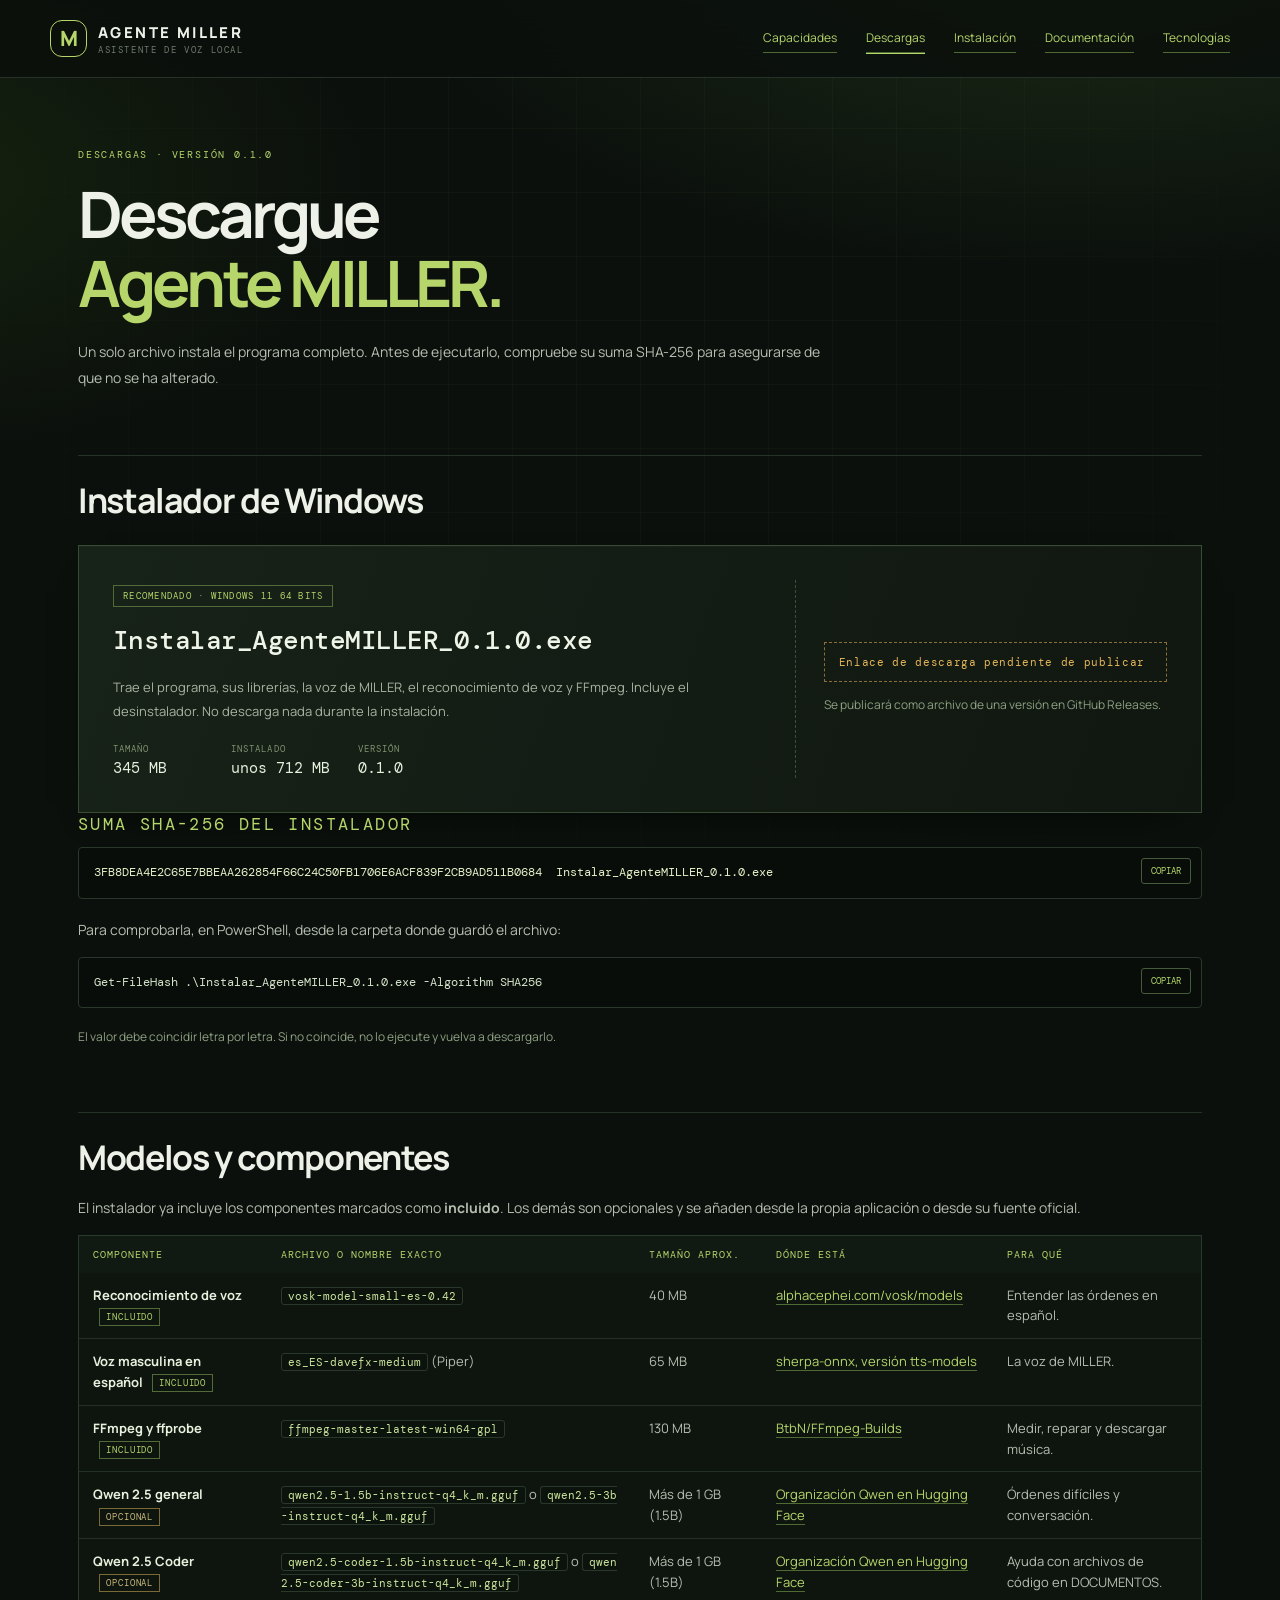
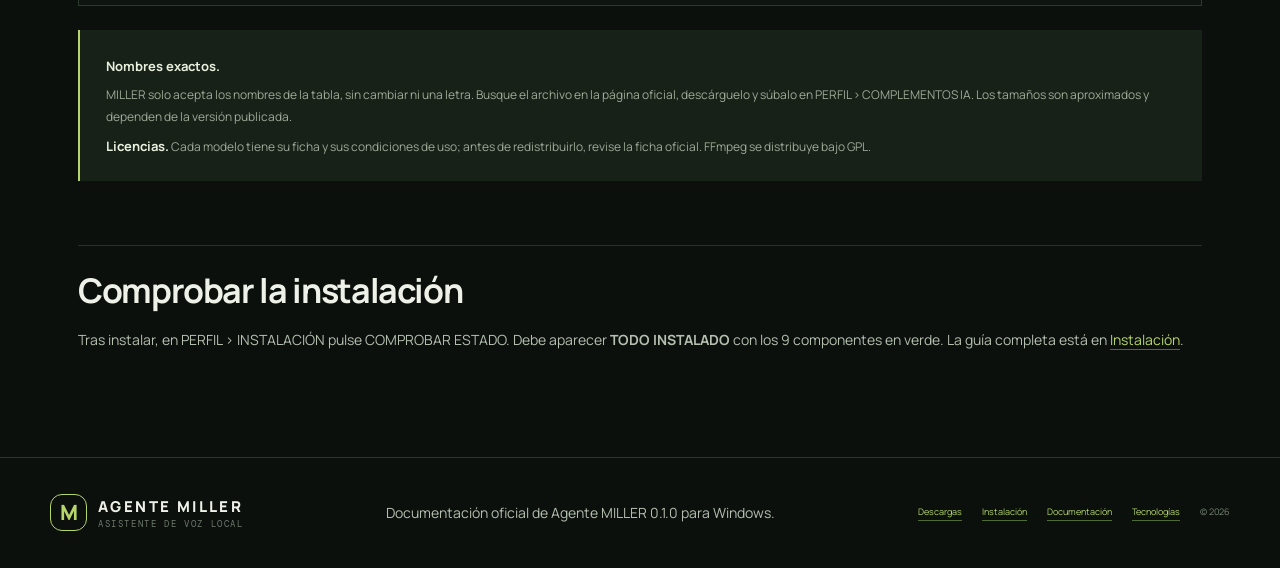
==== descargas.html @ 57d03cd7 "Web oficial de Agente MILLER 0.1.0" ====
<!doctype html>
<html lang="es">
<head>
  <meta charset="utf-8">
  <meta name="viewport" content="width=device-width, initial-scale=1">
  <meta name="theme-color" content="#0b100c">
  <meta name="description" content="Descargas oficiales de Agente MILLER 0.1.0: instalador de Windows, sumas de comprobación y modelos con sus fuentes oficiales.">
  <title>Descargas · Agente MILLER</title>
  <link rel="icon" href="assets/favicon.svg" type="image/svg+xml">
  <link rel="preconnect" href="https://fonts.googleapis.com">
  <link rel="preconnect" href="https://fonts.gstatic.com" crossorigin>
  <link href="https://fonts.googleapis.com/css2?family=DM+Mono:wght@400;500&family=Manrope:wght@400;500;600;700;800&display=swap" rel="stylesheet">
  <link rel="stylesheet" href="styles.css">
</head>
<body class="pagina">
<header class="topbar">
  <a class="brand" href="index.html" aria-label="Agente MILLER, inicio"><span class="brand-mark">M</span><span>AGENTE MILLER<span class="brand-sub">ASISTENTE DE VOZ LOCAL</span></span></a>
  <button class="menu-toggle" aria-label="Abrir menú" aria-expanded="false">☰</button>
  <nav class="nav">
    <a href="index.html#capacidades">Capacidades</a>
    <a href="descargas.html" aria-current="page">Descargas</a>
    <a href="instalacion.html">Instalación</a>
    <a href="documentacion.html">Documentación</a>
    <a href="tecnologias.html">Tecnologías</a>
  </nav>
</header>

<main class="section pagina-contenido">
  <div class="section-kicker">DESCARGAS · VERSIÓN 0.1.0</div>
  <h1 class="titulo-pagina">Descargue<br><em>Agente MILLER.</em></h1>
  <p class="lead">Un solo archivo instala el programa completo. Antes de ejecutarlo, compruebe su suma SHA-256 para asegurarse de que no se ha alterado.</p>

  <h2 id="instalador">Instalador de Windows</h2>
  <div class="archivo-card">
    <div class="archivo-info">
      <span class="etiqueta-archivo">RECOMENDADO · WINDOWS 11 64 BITS</span>
      <h3>Instalar_AgenteMILLER_0.1.0.exe</h3>
      <p>Trae el programa, sus librerías, la voz de MILLER, el reconocimiento de voz y FFmpeg. Incluye el desinstalador. No descarga nada durante la instalación.</p>
      <dl class="datos-archivo">
        <div><dt>Tamaño</dt><dd>345 MB</dd></div>
        <div><dt>Instalado</dt><dd>unos 712 MB</dd></div>
        <div><dt>Versión</dt><dd>0.1.0</dd></div>
      </dl>
    </div>
    <div class="archivo-accion">
      <span class="proximamente">Enlace de descarga pendiente de publicar</span>
      <p class="nota">Se publicará como archivo de una versión en GitHub Releases.</p>
    </div>
  </div>

  <h3 class="subtitulo">Suma SHA-256 del instalador</h3>
  <pre class="bloque hash"><code>3FB8DEA4E2C65E7BBEAA262854F66C24C50FB1706E6ACF839F2CB9AD511B0684  Instalar_AgenteMILLER_0.1.0.exe</code><button class="copy" data-copy="3FB8DEA4E2C65E7BBEAA262854F66C24C50FB1706E6ACF839F2CB9AD511B0684" aria-label="Copiar suma">COPIAR</button></pre>
  <p>Para comprobarla, en PowerShell, desde la carpeta donde guardó el archivo:</p>
  <pre class="bloque"><code>Get-FileHash .\Instalar_AgenteMILLER_0.1.0.exe -Algorithm SHA256</code><button class="copy" data-copy="Get-FileHash .\Instalar_AgenteMILLER_0.1.0.exe -Algorithm SHA256" aria-label="Copiar comando">COPIAR</button></pre>
  <p class="nota">El valor debe coincidir letra por letra. Si no coincide, no lo ejecute y vuelva a descargarlo.</p>

  <h2 id="modelos">Modelos y componentes</h2>
  <p>El instalador ya incluye los componentes marcados como <b>incluido</b>. Los demás son opcionales y se añaden desde la propia aplicación o desde su fuente oficial.</p>
  <div class="tabla-wrap"><table class="tabla tabla-modelos">
    <thead><tr><th>Componente</th><th>Archivo o nombre exacto</th><th>Tamaño aprox.</th><th>Dónde está</th><th>Para qué</th></tr></thead>
    <tbody>
      <tr><td><b>Reconocimiento de voz</b> <span class="chip">incluido</span></td><td><code>vosk-model-small-es-0.42</code></td><td>40 MB</td><td><a href="https://alphacephei.com/vosk/models">alphacephei.com/vosk/models</a></td><td>Entender las órdenes en español.</td></tr>
      <tr><td><b>Voz masculina en español</b> <span class="chip">incluido</span></td><td><code>es_ES-davefx-medium</code> (Piper)</td><td>65 MB</td><td><a href="https://github.com/k2-fsa/sherpa-onnx/releases">sherpa-onnx, versión tts-models</a></td><td>La voz de MILLER.</td></tr>
      <tr><td><b>FFmpeg y ffprobe</b> <span class="chip">incluido</span></td><td><code>ffmpeg-master-latest-win64-gpl</code></td><td>130 MB</td><td><a href="https://github.com/BtbN/FFmpeg-Builds/releases">BtbN/FFmpeg-Builds</a></td><td>Medir, reparar y descargar música.</td></tr>
      <tr><td><b>Qwen 2.5 general</b> <span class="chip chip-opcional">opcional</span></td><td><code>qwen2.5-1.5b-instruct-q4_k_m.gguf</code> o <code>qwen2.5-3b-instruct-q4_k_m.gguf</code></td><td>Más de 1 GB (1.5B)</td><td><a href="https://huggingface.co/Qwen">Organización Qwen en Hugging Face</a></td><td>Órdenes difíciles y conversación.</td></tr>
      <tr><td><b>Qwen 2.5 Coder</b> <span class="chip chip-opcional">opcional</span></td><td><code>qwen2.5-coder-1.5b-instruct-q4_k_m.gguf</code> o <code>qwen2.5-coder-3b-instruct-q4_k_m.gguf</code></td><td>Más de 1 GB (1.5B)</td><td><a href="https://huggingface.co/Qwen">Organización Qwen en Hugging Face</a></td><td>Ayuda con archivos de código en DOCUMENTOS.</td></tr>
    </tbody>
  </table></div>
  <div class="aviso-callout">
    <b>Nombres exactos.</b>
    <p>MILLER solo acepta los nombres de la tabla, sin cambiar ni una letra. Busque el archivo en la página oficial, descárguelo y súbalo en PERFIL › COMPLEMENTOS IA. Los tamaños son aproximados y dependen de la versión publicada.</p>
    <p><b>Licencias.</b> Cada modelo tiene su ficha y sus condiciones de uso; antes de redistribuirlo, revise la ficha oficial. FFmpeg se distribuye bajo GPL.</p>
  </div>

  <h2 id="comprobar">Comprobar la instalación</h2>
  <p>Tras instalar, en PERFIL › INSTALACIÓN pulse COMPROBAR ESTADO. Debe aparecer <b>TODO INSTALADO</b> con los 9 componentes en verde. La guía completa está en <a href="instalacion.html">Instalación</a>.</p>
</main>

<footer class="footer">
  <a class="brand" href="index.html"><span class="brand-mark">M</span><span>AGENTE MILLER<span class="brand-sub">ASISTENTE DE VOZ LOCAL</span></span></a>
  <p>Documentación oficial de Agente MILLER 0.1.0 para Windows.</p>
  <div><a href="descargas.html">Descargas</a><a href="instalacion.html">Instalación</a><a href="documentacion.html">Documentación</a><a href="tecnologias.html">Tecnologías</a><span>© <span id="year"></span></span></div>
</footer>
<div class="toast" id="toast" role="status" aria-live="polite">Copiado al portapapeles</div>
<script src="script.js"></script>
</body>
</html>
---- styles.css ----
@import url('https://fonts.googleapis.com/css2?family=DM+Mono:wght@400;500&family=Manrope:wght@400;500;600;700;800&display=swap');
:root{--bg:#0b100c;--panel:#111a12;--panel2:#151f16;--line:#28352a;--green:#b6d66b;--green2:#8eae48;--text:#edf1e8;--muted:#a2ad9c;--dim:#6f7b6d;--mono:'DM Mono',monospace;--sans:'Manrope',sans-serif;--max:1180px}
*{box-sizing:border-box}html{scroll-behavior:smooth;scroll-padding-top:90px}body{margin:0;background:var(--bg);color:var(--text);font-family:var(--sans);line-height:1.65}a{color:inherit;text-decoration:none}button,input{font:inherit}.section{max-width:var(--max);margin:auto;padding:112px 28px}.topbar{height:78px;position:sticky;top:0;z-index:20;background:#0b100ceF;backdrop-filter:blur(18px);border-bottom:1px solid #263127;display:flex;align-items:center;justify-content:space-between;padding:0 max(28px,calc((100vw - var(--max))/2))}.brand{display:flex;align-items:center;gap:11px;font-size:15px;font-weight:800;letter-spacing:.16em}.brand-mark{width:37px;height:37px;border:1px solid var(--green);border-radius:12px;display:grid;place-items:center;color:var(--green);font-size:21px;letter-spacing:0}.brand-sub{display:block;color:var(--dim);font:9px var(--mono);letter-spacing:.18em;margin-top:-2px}.nav{display:flex;align-items:center;gap:29px;font-size:12px;color:#c3ccbd}.nav a:hover,.footer a:hover{color:var(--green)}.nav-cta{border:1px solid #526a37;border-radius:5px;padding:9px 15px;color:var(--green)!important}.nav-cta span{margin-left:10px}.menu-toggle{display:none;background:none;border:0;color:var(--green);font-size:23px}.hero{min-height:660px;display:grid;grid-template-columns:1fr 1fr;align-items:center;gap:40px;padding-top:90px;padding-bottom:80px}.eyebrow,.section-kicker,.card-index,.aside-label,.folder-head,.hero-meta,.visual-caption,.plan-label,.command-cat{font:10px var(--mono);letter-spacing:.14em;color:var(--green)}.eyebrow{display:flex;align-items:center;gap:10px}.pulse,.status-dot{width:7px;height:7px;background:var(--green);border-radius:50%;box-shadow:0 0 14px var(--green);display:inline-block}.hero h1{font-size:clamp(54px,7vw,88px);line-height:1.02;letter-spacing:-.075em;margin:28px 0}.hero h1 em,.section h2 em,.closing h2 em{font-style:normal;color:var(--green)}.hero-lead{max-width:520px;color:#b2bcb0;font-size:16px;line-height:1.9}.hero-actions{display:flex;gap:12px;margin-top:34px}.btn{display:inline-flex;align-items:center;gap:22px;padding:13px 19px;border-radius:4px;font-size:12px;font-weight:800;letter-spacing:.02em;transition:.2s}.btn-primary{background:var(--green);color:#10170d}.btn-primary:hover{background:#c7e984;transform:translateY(-2px)}.btn-ghost{border:1px solid #39483a;color:#d9e1d5}.btn-ghost:hover{border-color:var(--green);color:var(--green)}.hero-meta{display:flex;flex-wrap:wrap;gap:20px;margin-top:55px;color:#697768;font-size:9px}.hero-meta b{display:block;color:#c7d0c3;font-weight:500;margin-top:5px}.hero-visual{height:450px;position:relative;display:grid;place-items:center;overflow:hidden}.hero-visual:before{content:"";position:absolute;width:360px;height:360px;border-radius:50%;background:#7da93a12;filter:blur(50px)}.orbit{position:absolute;border:1px solid #78934a45;border-radius:50%;transform:rotate(-25deg)}.orbit-a{width:350px;height:190px}.orbit-b{width:410px;height:270px;transform:rotate(52deg)}.orbit-c{width:310px;height:310px;border-style:dashed;opacity:.7}.core{width:160px;height:160px;border-radius:50%;background:radial-gradient(circle at 45% 40%,#354e26,#111a11 70%);border:1px solid #91b44d;box-shadow:0 0 50px #9fc95626,inset 0 0 35px #a8d65a1c;display:flex;flex-direction:column;align-items:center;justify-content:center;z-index:2;position:relative}.core-ring{position:absolute;inset:10px;border:1px solid #a9d35d66;border-radius:50%;animation:spin 20s linear infinite}.core strong{font-size:55px;color:var(--green);line-height:1}.core span{font-size:10px;letter-spacing:.2em;font-weight:800}.core small{font:8px var(--mono);color:#8fa47b;margin-top:6px}.node{position:absolute;z-index:3;background:#111a12;border:1px solid #3a4a32;border-radius:5px;padding:8px 12px;font:10px var(--mono);letter-spacing:.08em;color:#dce6d5}.node i{display:inline-block;width:6px;height:6px;border-radius:50%;background:var(--green);margin-right:6px}.node small{display:block;color:#809078;font:9px var(--sans);letter-spacing:0;margin-left:13px}.node-one{left:4%;bottom:100px}.node-two{right:2%;top:83px}.node-three{right:3%;bottom:70px}.visual-caption{position:absolute;bottom:5px;color:#60705b;font-size:8px}.ticker{border-block:1px solid #253126;display:flex;justify-content:center;align-items:center;gap:35px;padding:18px 10px;color:#9aa694;font:9px var(--mono);letter-spacing:.15em;flex-wrap:wrap}.ticker b{color:var(--green);font-size:14px}.intro{padding-top:120px;padding-bottom:120px}.intro-grid,.section-heading{display:grid;grid-template-columns:1fr 1fr;gap:50px;align-items:end}.section h2,.closing h2{font-size:clamp(38px,5vw,59px);line-height:1.1;letter-spacing:-.06em;margin:18px 0 0}.intro-grid p,.section-heading p{color:var(--muted);font-size:14px;line-height:1.9;max-width:510px}.muted{color:#788575!important}.principle{margin-top:55px;border:1px solid #31402e;background:linear-gradient(100deg,#111a12,#0e150f);padding:25px 30px;display:flex;gap:30px;align-items:center;flex-wrap:wrap}.principle span{font:9px var(--mono);color:#82917b;letter-spacing:.12em;margin-right:auto}.principle strong{font:12px var(--mono);color:var(--green);letter-spacing:.08em}.feature-section,.command-section,.security-section{background:#0e140f;max-width:none;padding-left:max(28px,calc((100vw - var(--max))/2));padding-right:max(28px,calc((100vw - var(--max))/2))}.section-heading{margin:18px 0 46px}.section-heading p{margin:0}.feature-grid{display:grid;grid-template-columns:repeat(3,1fr);gap:14px}.feature-card{min-height:260px;padding:25px;border:1px solid #29372a;background:linear-gradient(145deg,#141e15,#101710);transition:.25s}.feature-card:hover{transform:translateY(-4px);border-color:#6e8b43}.feature-icon{font-size:25px;color:var(--green);margin-bottom:22px}.card-index{display:block;font-size:9px;color:#7f9270}.feature-card h3{font-size:19px;margin:10px 0}.feature-card p{font-size:12px;color:#9da99a;line-height:1.85}.tags{display:flex;gap:6px;flex-wrap:wrap;margin-top:19px}.tags span{font:9px var(--mono);color:#a5b49a;border:1px solid #344333;padding:4px 7px}.install-layout{display:grid;grid-template-columns:1.55fr .8fr;gap:45px}.install-steps{border-top:1px solid var(--line)}.step{display:grid;grid-template-columns:55px 1fr;gap:14px;padding:24px 0;border-bottom:1px solid var(--line)}.step-num{font:12px var(--mono);color:var(--green);padding-top:3px}.step h3{font-size:16px;margin:0 0 5px}.step p{font-size:12px;color:var(--muted);margin:5px 0 10px}.step a,.text-link{font-size:11px;color:var(--green)}code{font-family:var(--mono);font-size:.92em;color:#cde69c}pre{position:relative;background:#080d09;border:1px solid #2a382b;padding:14px 90px 14px 15px;overflow:auto;margin:12px 0;border-radius:4px}pre code{font-size:11px;color:#d4e3ca}.copy{border:1px solid #465a3c;color:var(--green);background:transparent;font:9px var(--mono);padding:6px 9px;cursor:pointer;border-radius:3px}.copy:hover{background:#23321d}.step pre .copy{position:absolute;right:10px;top:10px}.install-aside{align-self:start;background:#121b13;border:1px solid #354431;padding:24px;position:sticky;top:100px}.aside-label{margin-bottom:20px}.requirement{display:flex;justify-content:space-between;gap:10px;padding:12px 0;border-bottom:1px solid #293529;font-size:11px}.requirement span{color:#8d9b88}.requirement b{font:10px var(--mono);color:#d9e5d0;text-align:right}.install-aside hr{border:0;border-top:1px solid #33412f;margin:20px 0}.aside-warning,.small-note{font-size:10px;color:#879582;line-height:1.8}.text-link{display:inline-block;margin-top:10px}.installer-note{display:flex;gap:15px;align-items:flex-start;background:#182318;border:1px solid #344631;padding:18px 22px;margin-top:35px}.installer-note .status-dot{margin-top:8px;flex-shrink:0}.installer-note b{font-size:12px}.installer-note p{margin:4px 0 0;color:#9eac99;font-size:11px}.command-toolbar{display:flex;justify-content:space-between;gap:15px;align-items:center;flex-wrap:wrap;margin-bottom:17px}.command-tabs{display:flex;gap:6px;flex-wrap:wrap}.tab{border:1px solid #354333;background:transparent;color:#9eaa98;padding:8px 12px;font:10px var(--mono);cursor:pointer}.tab.active,.tab:hover{color:#11180e;background:var(--green);border-color:var(--green)}#commandSearch{background:#121a13;border:1px solid #354333;padding:10px 13px;color:var(--text);font-size:11px;min-width:220px;border-radius:3px}.command-list{border-top:1px solid #354333}.command-row{display:grid;grid-template-columns:150px 1fr 75px;align-items:center;gap:15px;padding:17px 10px;border-bottom:1px solid #263227}.command-row>div{display:flex;flex-direction:column}.command-row b{font-size:12px}.command-row small{color:#859282;font-size:10px}.command-cat{font-size:9px;color:#93aa72}.command-footnote{font-size:10px;color:#7f8b7b;margin-top:18px}.plans-grid{display:grid;grid-template-columns:repeat(3,1fr);gap:14px}.plan{border:1px solid #303d30;background:#111911;padding:26px;display:flex;flex-direction:column}.plan-highlight{border-color:#91b64f;background:linear-gradient(160deg,#1a2816,#111911)}.plan-label{font-size:9px}.plan h3{font-size:30px;margin:8px 0}.plan p{font-size:11px;color:#9eaa98;min-height:55px}.plan ul{padding-left:17px;color:#c1cdb9;font-size:11px;line-height:2.2;flex:1}.plan li::marker{color:var(--green)}.plan-space{border-top:1px solid #344132;padding-top:16px;display:grid;gap:3px}.plan-space span,.plan-space small{font-size:9px;color:#879582}.plan-space b{font:17px var(--mono);color:var(--green)}.architecture-section{padding-bottom:100px}.flow{display:flex;align-items:center;justify-content:center;gap:10px;flex-wrap:wrap;margin:45px 0}.flow-box{width:145px;min-height:100px;background:#121b13;border:1px solid #344332;padding:13px;display:flex;flex-direction:column;justify-content:center}.flow-box span{font:9px var(--mono);color:var(--green)}.flow-box b{font:10px var(--mono);margin:5px 0}.flow-box small{font-size:9px;color:#82907d}.flow>i{font-style:normal;color:var(--green);font-size:18px}.flow-accent{border-color:#91b64f;background:#1a2816}.flow-down{display:none}.folder-panel{border:1px solid #2c392c;background:#0e150f}.folder-head{display:flex;justify-content:space-between;padding:14px 20px;border-bottom:1px solid #2c392c;font-size:9px}.folder-head span:last-child{color:#75836e}.folder-tree{padding:20px 25px;font:11px/2.4 var(--mono);color:#cbd7c5}.folder-tree small{font:10px var(--sans);color:#7e8d78;margin-left:12px}.indent{padding-left:22px}.exe-section{padding-top:30px}.exe-card{background:linear-gradient(110deg,#172218,#101710);border:1px solid #3a4b34;padding:40px;display:grid;grid-template-columns:1fr .9fr;gap:45px;align-items:center}.exe-card h2{font-size:40px;margin:14px 0}.exe-card p{font-size:12px;color:#a8b4a2;line-height:1.9}.exe-terminal{background:#080d09;border:1px solid #354431;border-radius:5px;overflow:hidden}.terminal-bar{height:38px;background:#172117;border-bottom:1px solid #344431;display:flex;align-items:center;gap:6px;padding:0 12px}.terminal-bar i{width:7px;height:7px;background:#667c4c;border-radius:50%}.terminal-bar span{font:8px var(--mono);color:#82947a;margin-left:auto}.exe-terminal pre{border:0;margin:0;padding:24px 18px}.exe-terminal pre code{font-size:10px;line-height:2}.terminal-status{display:block;padding:0 18px 15px;color:var(--green);font:8px var(--mono)}.security-section{background:#0e140f}.security-grid{display:grid;grid-template-columns:repeat(4,1fr);gap:12px}.security-grid>div{border-top:1px solid #536b3c;padding:17px 12px 10px 0}.security-grid span{font:10px var(--mono);color:var(--green)}.security-grid h3{font-size:15px;margin:12px 0 7px}.security-grid p{font-size:11px;color:#9ca999;line-height:1.85}.privacy-callout{margin-top:30px;padding:20px 23px;background:#182118;border-left:2px solid var(--green)}.privacy-callout b{font-size:12px}.privacy-callout p{font-size:11px;color:#9eaa98;margin:5px 0 0}.faq-list{max-width:850px;border-top:1px solid #344132}.faq-list details{border-bottom:1px solid #344132;padding:18px 3px}.faq-list summary{cursor:pointer;list-style:none;font-size:13px;font-weight:700;display:flex;justify-content:space-between}.faq-list summary:after{content:"+";color:var(--green);font-size:19px}.faq-list details[open] summary:after{content:"−"}.faq-list details p{font-size:11px;color:#9eaa98;max-width:700px}.closing{text-align:center;padding:90px 20px 110px;border-top:1px solid #293629;background:radial-gradient(ellipse at center,#172416 0%,#0b100c 65%)}.closing-orb{margin:0 auto 25px;width:66px;height:66px;border:1px solid #8eae48;border-radius:50%;display:grid;place-items:center;color:var(--green);font-size:29px;box-shadow:0 0 30px #a7d45b2b}.closing h2{margin:18px 0 28px}.footer{border-top:1px solid #293629;padding:28px max(28px,calc((100vw - var(--max))/2));display:flex;align-items:center;justify-content:space-between;gap:20px}.footer p,.footer>div{font-size:9px;color:#788574}.footer>div{display:flex;gap:20px}.toast{position:fixed;bottom:25px;left:50%;transform:translate(-50%,20px);background:#d2e8a4;color:#11190c;padding:10px 17px;border-radius:4px;font-size:11px;font-weight:800;opacity:0;pointer-events:none;transition:.25s;z-index:40}.toast.show{opacity:1;transform:translate(-50%,0)}@keyframes spin{to{transform:rotate(360deg)}}
@media(max-width:850px){.nav{gap:14px}.nav a{font-size:10px}.hero{grid-template-columns:1fr;gap:10px}.hero-visual{height:370px}.hero-copy{padding-top:20px}.intro-grid,.section-heading{grid-template-columns:1fr;gap:10px}.feature-grid{grid-template-columns:repeat(2,1fr)}.install-layout{grid-template-columns:1fr}.install-aside{position:static}.plans-grid{grid-template-columns:1fr}.plan p{min-height:0}.security-grid{grid-template-columns:repeat(2,1fr)}.exe-card{grid-template-columns:1fr}.flow{gap:7px}.flow-box{width:125px}}
@media(max-width:620px){.topbar{height:66px;padding:0 20px}.menu-toggle{display:block}.nav{display:none;position:absolute;top:65px;left:0;right:0;background:#0e150f;border-bottom:1px solid #354431;padding:18px 22px;flex-direction:column;align-items:stretch}.nav.open{display:flex}.nav a{font-size:12px;padding:6px}.section{padding:78px 20px}.hero{padding-top:55px}.hero h1{font-size:58px}.hero-lead{font-size:14px}.hero-meta{gap:12px}.hero-visual{height:320px;transform:scale(.92)}.ticker{gap:13px;font-size:8px}.principle{gap:12px}.principle span{width:100%}.feature-section,.command-section,.security-section{padding-left:20px;padding-right:20px}.feature-grid{grid-template-columns:1fr}.feature-card{min-height:0}.command-row{grid-template-columns:1fr auto;gap:6px}.command-cat{grid-column:1/-1}.command-row>div{grid-column:1}.command-row>.copy{grid-column:2;grid-row:2}.command-toolbar{align-items:stretch}.command-tabs{width:100%}#commandSearch{width:100%}.security-grid{grid-template-columns:1fr}.exe-card{padding:24px}.exe-card h2{font-size:34px}.flow{flex-direction:column}.flow>i{transform:rotate(90deg)}.flow-box{width:min(100%,260px);min-height:75px}.folder-tree{font-size:9px;padding:15px 10px}.folder-tree small{display:block;margin-left:20px}.footer{padding:25px 20px;flex-wrap:wrap}.footer p{width:100%;order:3}.footer>div{margin-left:auto}.section-heading{margin-bottom:30px}}

/* ===== Páginas interiores (instalación, documentación, tecnologías) ===== */
body.pagina .pagina-contenido{padding-top:70px;padding-bottom:90px}
.titulo-pagina{font-size:clamp(40px,5.2vw,64px);line-height:1.08;letter-spacing:-.06em;margin:18px 0 22px}
.titulo-pagina em{font-style:normal;color:var(--green)}
.lead{max-width:760px;color:#b2bcb0;font-size:16px;line-height:1.85;margin:0 0 34px}
.pagina h2{font-size:clamp(26px,3vw,34px);letter-spacing:-.04em;margin:64px 0 18px;padding-top:26px;border-top:1px solid #263127;scroll-margin-top:95px}
.pagina h3{font-size:17px;margin:0 0 6px}
.pagina p,.pagina li{font-size:14px;color:#b5bfb0;line-height:1.85}
.pagina ul{padding-left:20px}
.pagina ul li{margin:6px 0}
.pagina code{background:#0c130d;border:1px solid #2a382b;border-radius:3px;padding:1px 6px;font-size:12px}
.pagina a:not(.btn):not(.brand):not(.copy):not(.nav-cta):not(.link-card){color:var(--green);border-bottom:1px solid #4f6a33}
.pagina a:hover{color:#d4ef93}
.etiqueta{display:inline-block;font:9px var(--mono);letter-spacing:.14em;color:var(--green);border:1px solid #526a37;padding:4px 8px;margin-left:10px;vertical-align:middle;text-transform:uppercase}
.indice-rapido{display:flex;flex-wrap:wrap;gap:10px;margin:0 0 10px}
.indice-rapido a{border:1px solid #354333;padding:8px 12px;font:10px var(--mono);letter-spacing:.06em;color:#c8d3c2;border-bottom:1px solid #354333}
.indice-rapido a:hover{border-color:var(--green);color:var(--green)}
.tabla-wrap{overflow-x:auto;border:1px solid #2c3a2d;background:#0e150f;margin:14px 0 22px}
.tabla{width:100%;border-collapse:collapse;font-size:13px}
.tabla th,.tabla td{text-align:left;padding:12px 14px;border-bottom:1px solid #243026;vertical-align:top;line-height:1.6}
.tabla th{font:10px var(--mono);letter-spacing:.1em;color:var(--green);background:#111a12;text-transform:uppercase;white-space:nowrap}
.tabla tbody th{color:#c7d6bd;background:#111a12;width:170px;font:12px var(--sans);letter-spacing:0;text-transform:none}
.tabla td{color:#b5bfb0}
.tabla td b{color:#e7efdd}
.tabla tr:last-child td,.tabla tr:last-child th{border-bottom:0}
.pasos{list-style:none;counter-reset:paso;padding:0;margin:14px 0 22px;border-top:1px solid var(--line)}
.pasos>li{counter-increment:paso;display:grid;grid-template-columns:52px 1fr;gap:6px 14px;padding:20px 0;border-bottom:1px solid var(--line)}
.pasos>li:before{content:counter(paso,decimal-leading-zero);font:12px var(--mono);color:var(--green);padding-top:3px;grid-row:1/span 3}
.pasos>li>h3,.pasos>li>p,.pasos>li>pre{grid-column:2}
.pasos>li p{margin:0 0 6px}
.pasos>li pre{margin:10px 0 0;position:relative;padding-right:95px}
.pasos>li pre .copy{position:absolute;right:10px;top:10px}
.bloque{position:relative;background:#080d09;border:1px solid #2a382b;padding:14px 95px 14px 15px;overflow:auto;margin:12px 0 18px;border-radius:4px}
.bloque code{background:none;border:0;padding:0;font-size:12px;color:#d4e3ca;white-space:pre}
.bloque .copy{position:absolute;right:10px;top:10px}
.nota{font-size:12px!important;color:#8fa083!important;line-height:1.8}
.dos-columnas{display:grid;grid-template-columns:1fr 1fr;gap:14px;margin:14px 0 22px}
.tarjeta-texto{border:1px solid #2c3a2d;background:#111a12;padding:22px 24px}
.tarjeta-texto h3{color:var(--green);font:12px var(--mono);letter-spacing:.1em;text-transform:uppercase;margin-bottom:10px}
.faq-list summary{color:#e2ebd9}
.install-links{display:grid;grid-template-columns:repeat(3,1fr);gap:14px;margin-top:40px}
.link-card{display:flex;flex-direction:column;gap:6px;border:1px solid #29372a;background:linear-gradient(145deg,#141e15,#101710);padding:24px;transition:.25s}
.link-card:hover{transform:translateY(-3px);border-color:#6e8b43}
.link-card span{font:9px var(--mono);letter-spacing:.14em;color:var(--green)}
.link-card b{font-size:17px;color:#eef4e7}
.link-card small{font-size:12px;color:#9da99a;line-height:1.7}
.buscador-ordenes{display:flex;justify-content:space-between;gap:15px;align-items:center;flex-wrap:wrap;margin:18px 0 14px}
.doc-layout{display:grid;grid-template-columns:250px minmax(0,1fr);gap:50px;align-items:start;padding-top:70px;padding-bottom:90px}
.doc-indice{position:sticky;top:100px;border-left:1px solid #2c3a2d;padding-left:20px}
.doc-indice ol{list-style:none;padding:0;margin:14px 0 0}
.doc-indice li{margin:0}
.doc-indice a{display:block;padding:7px 0;font-size:12px;color:#aab6a4;border-bottom:0}
.doc-indice a:hover,.doc-indice a.activo{color:var(--green)}
.doc{min-width:0}
.doc h2{margin-top:56px}
.doc>h1+h2{margin-top:30px}
.doc-indice .aside-label{font-size:9px}
.doc-layout .command-row{grid-template-columns:110px 1fr 75px}
.doc-layout .command-row b{font-size:12px}
.doc-layout .copy{white-space:nowrap}
@media(max-width:1000px){.doc-layout{grid-template-columns:1fr;gap:20px}.doc-indice{position:static;border-left:0;padding-left:0;border-bottom:1px solid #2c3a2d;padding-bottom:16px}.doc-indice ol{display:flex;flex-wrap:wrap;gap:4px 16px}.doc-indice a{padding:4px 0}}
@media(max-width:850px){.install-links{grid-template-columns:1fr}.dos-columnas{grid-template-columns:1fr}.tabla tbody th{width:auto}}
@media(max-width:620px){body.pagina .pagina-contenido{padding-top:50px}.pasos>li{grid-template-columns:1fr}.pasos>li:before{grid-row:auto}.pasos>li>h3,.pasos>li>p,.pasos>li>pre{grid-column:1}.bloque{padding-right:15px;padding-top:44px}.bloque .copy{top:8px;right:8px}.doc-layout .command-row{grid-template-columns:1fr auto}.doc-layout .command-row>div{grid-column:1}}
/* ===== Mejoras visuales (v0.1.0) ===== */
body{background:radial-gradient(1200px 600px at 85% -10%,#1d2e18 0%,transparent 60%),radial-gradient(900px 500px at -10% 20%,#16230f 0%,transparent 55%),var(--bg);background-attachment:fixed;-webkit-font-smoothing:antialiased}
body:before{content:"";position:fixed;inset:0;pointer-events:none;z-index:0;background-image:linear-gradient(rgba(182,214,107,.035) 1px,transparent 1px),linear-gradient(90deg,rgba(182,214,107,.035) 1px,transparent 1px);background-size:64px 64px;mask-image:radial-gradient(ellipse at 50% 30%,#000 30%,transparent 80%)}
main,footer,.topbar{position:relative;z-index:1}
.topbar{background:rgba(11,16,12,.86)}
.nav a{position:relative;padding:4px 0}
.nav a:not(.nav-cta):after{content:"";position:absolute;left:0;right:0;bottom:-2px;height:1px;background:var(--green);transform:scaleX(0);transform-origin:left;transition:transform .25s}
.nav a:not(.nav-cta):hover:after,.nav a[aria-current="page"]:after{transform:scaleX(1)}
.nav a[aria-current="page"]{color:var(--green)}
.hero h1{text-wrap:balance}
.feature-card,.paso-card,.link-card,.archivo-card,.tarjeta-texto{box-shadow:0 1px 0 #ffffff06 inset,0 18px 40px -28px #000}
.section-kicker{letter-spacing:.18em}
.btn{box-shadow:0 10px 30px -18px var(--green)}
.btn-primary:hover{box-shadow:0 14px 34px -14px var(--green)}
.hero-meta b{color:#e2ead9}
.tres-pasos{display:grid;grid-template-columns:repeat(3,1fr);gap:14px;margin-top:40px}
.paso-card{display:flex;flex-direction:column;gap:10px;padding:28px;border:1px solid #29372a;background:linear-gradient(160deg,#152016,#0e150f);transition:.25s}
.paso-card:hover{transform:translateY(-4px);border-color:#6e8b43}
.paso-card .step-num{font:12px var(--mono);color:var(--green)}
.paso-card b{font-size:18px;color:#eef4e7}
.paso-card small{font-size:12px;color:#9da99a;line-height:1.75}
.pasos-inicio .section-heading{margin-bottom:10px}
.llaves-grid{display:grid;grid-template-columns:1.1fr .9fr;gap:50px;align-items:center}
.llaves-grid h2{font-size:clamp(34px,4.2vw,50px);line-height:1.1;letter-spacing:-.05em;margin:18px 0 18px}
.llaves-grid h2 em{font-style:normal;color:var(--green)}
.llaves-grid p{color:var(--muted);font-size:14px;line-height:1.9;max-width:520px}
.llaves-lista{display:grid;gap:10px}
.llaves-lista div{display:grid;grid-template-columns:70px 1fr;gap:16px;align-items:center;padding:18px 22px;border:1px solid #2c3a2d;background:#111a12}
.llaves-lista span{font:12px var(--mono);color:var(--green);letter-spacing:.1em;border:1px solid #526a37;text-align:center;padding:5px 0}
.llaves-lista b{font-size:13px;color:#dfe8d6;font-weight:600}
.text-link{display:inline-block;margin-top:14px;font-size:12px;color:var(--green);border-bottom:1px solid #4f6a33}
.security-section .text-link{margin-top:28px}
.archivo-card{display:grid;grid-template-columns:1.4fr .8fr;gap:30px;padding:34px;border:1px solid #3a4b34;background:linear-gradient(110deg,#172218,#101710);margin-top:26px}
.archivo-info h3{font-size:26px;letter-spacing:-.02em;margin:12px 0 10px;font-family:var(--mono);font-weight:500;color:#eef4e7;word-break:break-all}
.archivo-info p{font-size:13px;color:#a8b4a2;line-height:1.85}
.etiqueta-archivo{font:9px var(--mono);letter-spacing:.14em;color:var(--green);border:1px solid #526a37;padding:4px 9px;display:inline-block}
.datos-archivo{display:flex;flex-wrap:wrap;gap:12px 28px;margin:20px 0 0}
.datos-archivo div{min-width:90px}
.datos-archivo dt{font:9px var(--mono);letter-spacing:.12em;color:#7f9270;text-transform:uppercase}
.datos-archivo dd{margin:3px 0 0;font:15px var(--mono);color:#e7efdd}
.archivo-accion{display:flex;flex-direction:column;justify-content:center;gap:12px;border-left:1px dashed #3d4f36;padding-left:28px}
.proximamente{font:11px var(--mono);letter-spacing:.06em;color:var(--amber,#e7b65a);border:1px dashed #8a6f36;padding:12px 14px;display:block}
.archivo-accion .nota{margin:0}
.subtitulo{font:11px var(--mono);letter-spacing:.14em;color:var(--green);text-transform:uppercase;margin:40px 0 0}
.bloque.hash code{white-space:pre-wrap;word-break:break-all;color:#e6f2c9}
.bloque.hash{padding-right:95px}
.chip{display:inline-block;font:9px var(--mono);letter-spacing:.1em;text-transform:uppercase;color:var(--green);border:1px solid #526a37;padding:2px 6px;margin-left:6px;vertical-align:middle}
.chip-opcional{color:#c9b97a;border-color:#7a6a36}
.tabla-modelos td a{color:var(--green);border-bottom:1px solid #4f6a33}
.tabla-modelos code{font-size:11px;word-break:break-all}
.aviso-callout{margin:24px 0 10px;padding:22px 26px;background:#182118;border-left:2px solid var(--green)}
.aviso-callout b{font-size:13px;color:#e8f0dd}
.aviso-callout p{font-size:12px;color:#9eaa98;margin:6px 0 0;line-height:1.85}
.intro-grid h2 em,.section-heading h2 em{font-style:normal;color:var(--green)}
.feature-section .feature-card h3{font-size:20px}
@media(max-width:850px){.tres-pasos{grid-template-columns:1fr}.llaves-grid{grid-template-columns:1fr;gap:30px}.archivo-card{grid-template-columns:1fr;padding:24px}.archivo-accion{border-left:0;padding-left:0;border-top:1px dashed #3d4f36;padding-top:20px}}
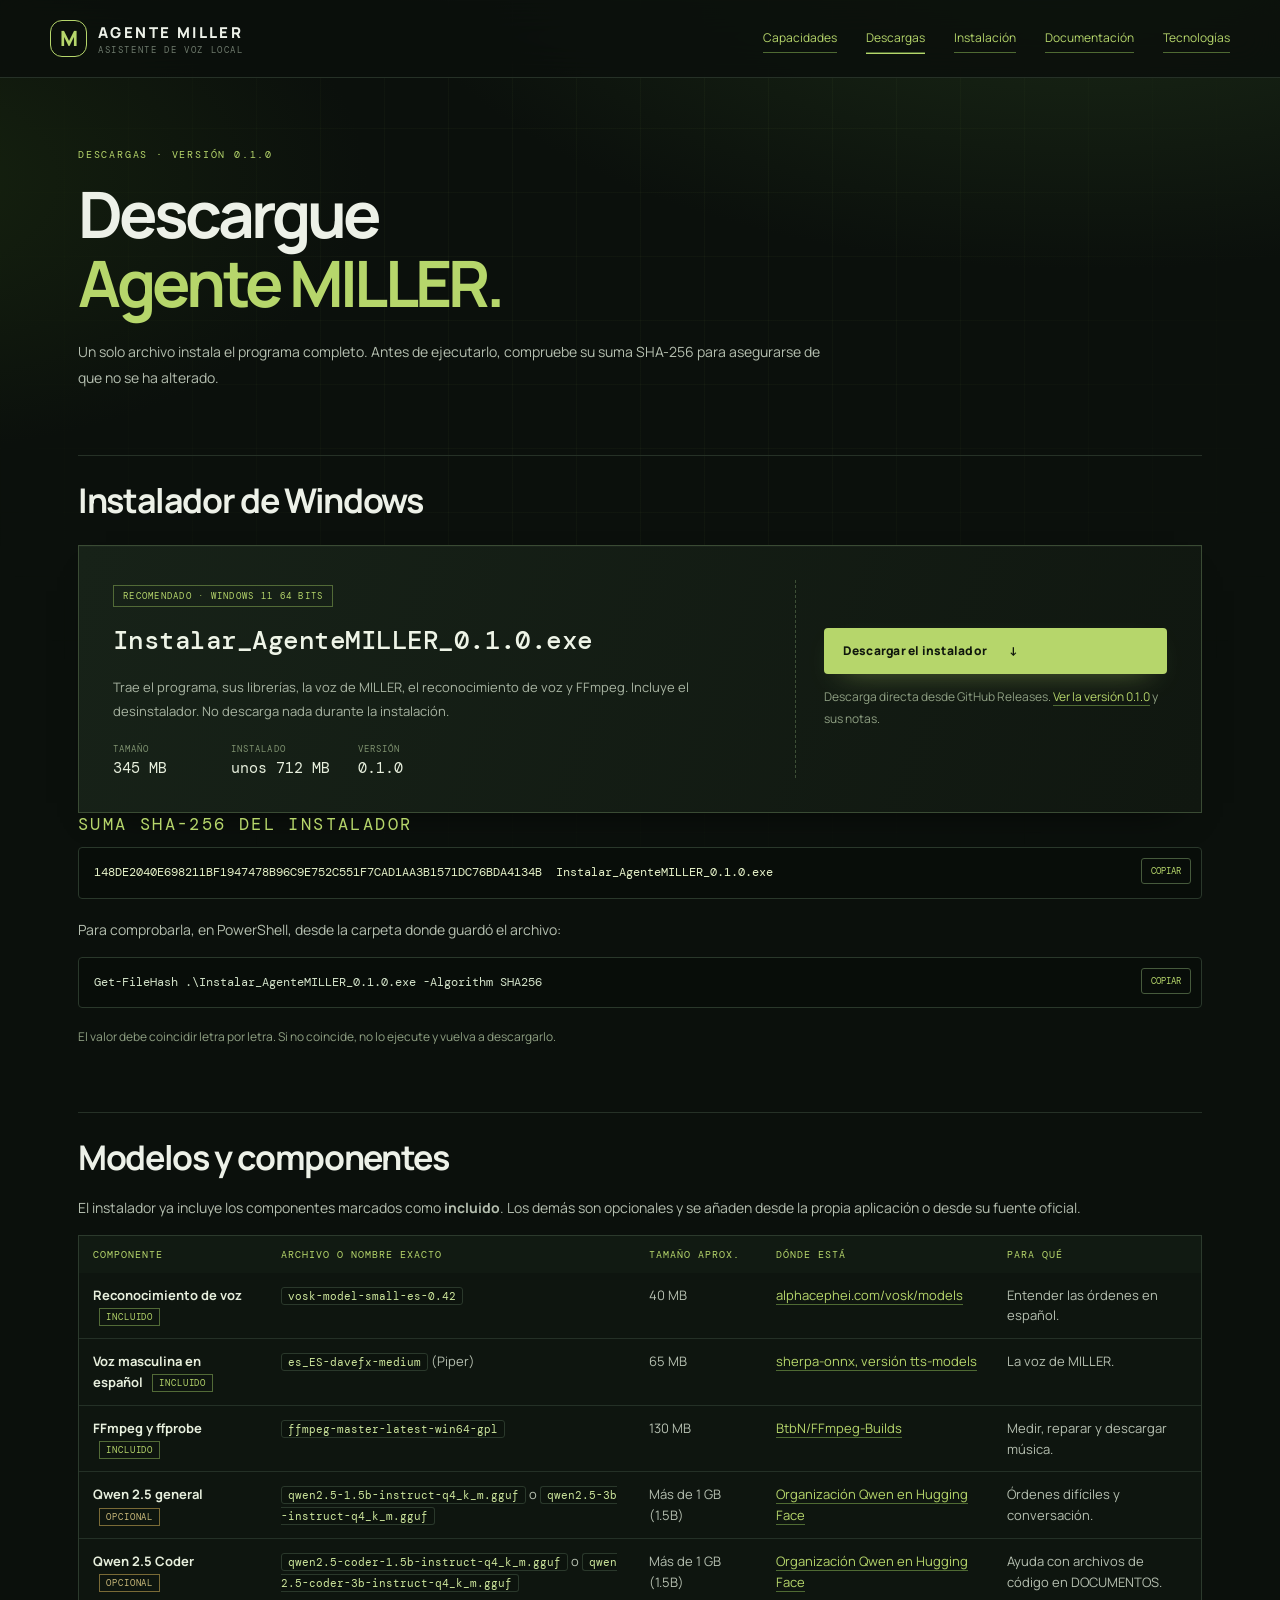
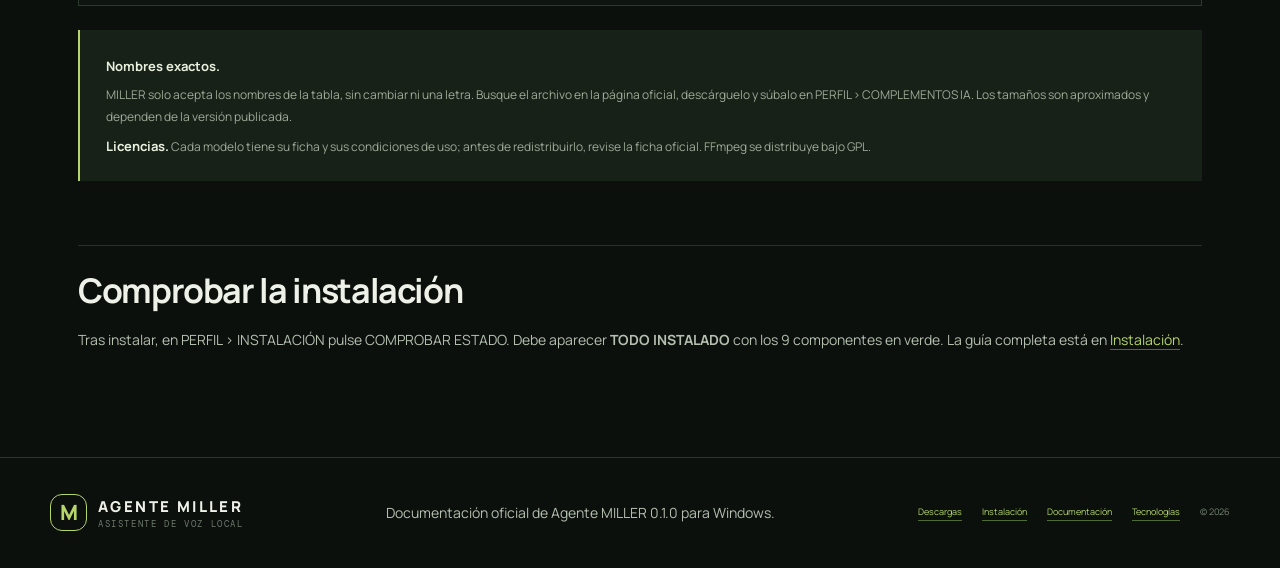
==== commit f77a99ca: "Enlace directo al instalador 0.1.0 y suma SHA-256 actualizada" ====
--- a/descargas.html
+++ b/descargas.html
@@ -43,13 +43,13 @@
       </dl>
     </div>
     <div class="archivo-accion">
-      <span class="proximamente">Enlace de descarga pendiente de publicar</span>
-      <p class="nota">Se publicará como archivo de una versión en GitHub Releases.</p>
+      <a class="btn btn-primary" href="https://github.com/0tizz/webagentem/releases/download/v0.1.0/Instalar_AgenteMILLER_0.1.0.exe">Descargar el instalador <span>↓</span></a>
+      <p class="nota">Descarga directa desde GitHub Releases. <a href="https://github.com/0tizz/webagentem/releases/tag/v0.1.0">Ver la versión 0.1.0</a> y sus notas.</p>
     </div>
   </div>
 
   <h3 class="subtitulo">Suma SHA-256 del instalador</h3>
-  <pre class="bloque hash"><code>3FB8DEA4E2C65E7BBEAA262854F66C24C50FB1706E6ACF839F2CB9AD511B0684  Instalar_AgenteMILLER_0.1.0.exe</code><button class="copy" data-copy="3FB8DEA4E2C65E7BBEAA262854F66C24C50FB1706E6ACF839F2CB9AD511B0684" aria-label="Copiar suma">COPIAR</button></pre>
+  <pre class="bloque hash"><code>148DE2040E698211BF1947478B96C9E752C551F7CAD1AA3B1571DC76BDA4134B  Instalar_AgenteMILLER_0.1.0.exe</code><button class="copy" data-copy="148DE2040E698211BF1947478B96C9E752C551F7CAD1AA3B1571DC76BDA4134B" aria-label="Copiar suma">COPIAR</button></pre>
   <p>Para comprobarla, en PowerShell, desde la carpeta donde guardó el archivo:</p>
   <pre class="bloque"><code>Get-FileHash .\Instalar_AgenteMILLER_0.1.0.exe -Algorithm SHA256</code><button class="copy" data-copy="Get-FileHash .\Instalar_AgenteMILLER_0.1.0.exe -Algorithm SHA256" aria-label="Copiar comando">COPIAR</button></pre>
   <p class="nota">El valor debe coincidir letra por letra. Si no coincide, no lo ejecute y vuelva a descargarlo.</p>
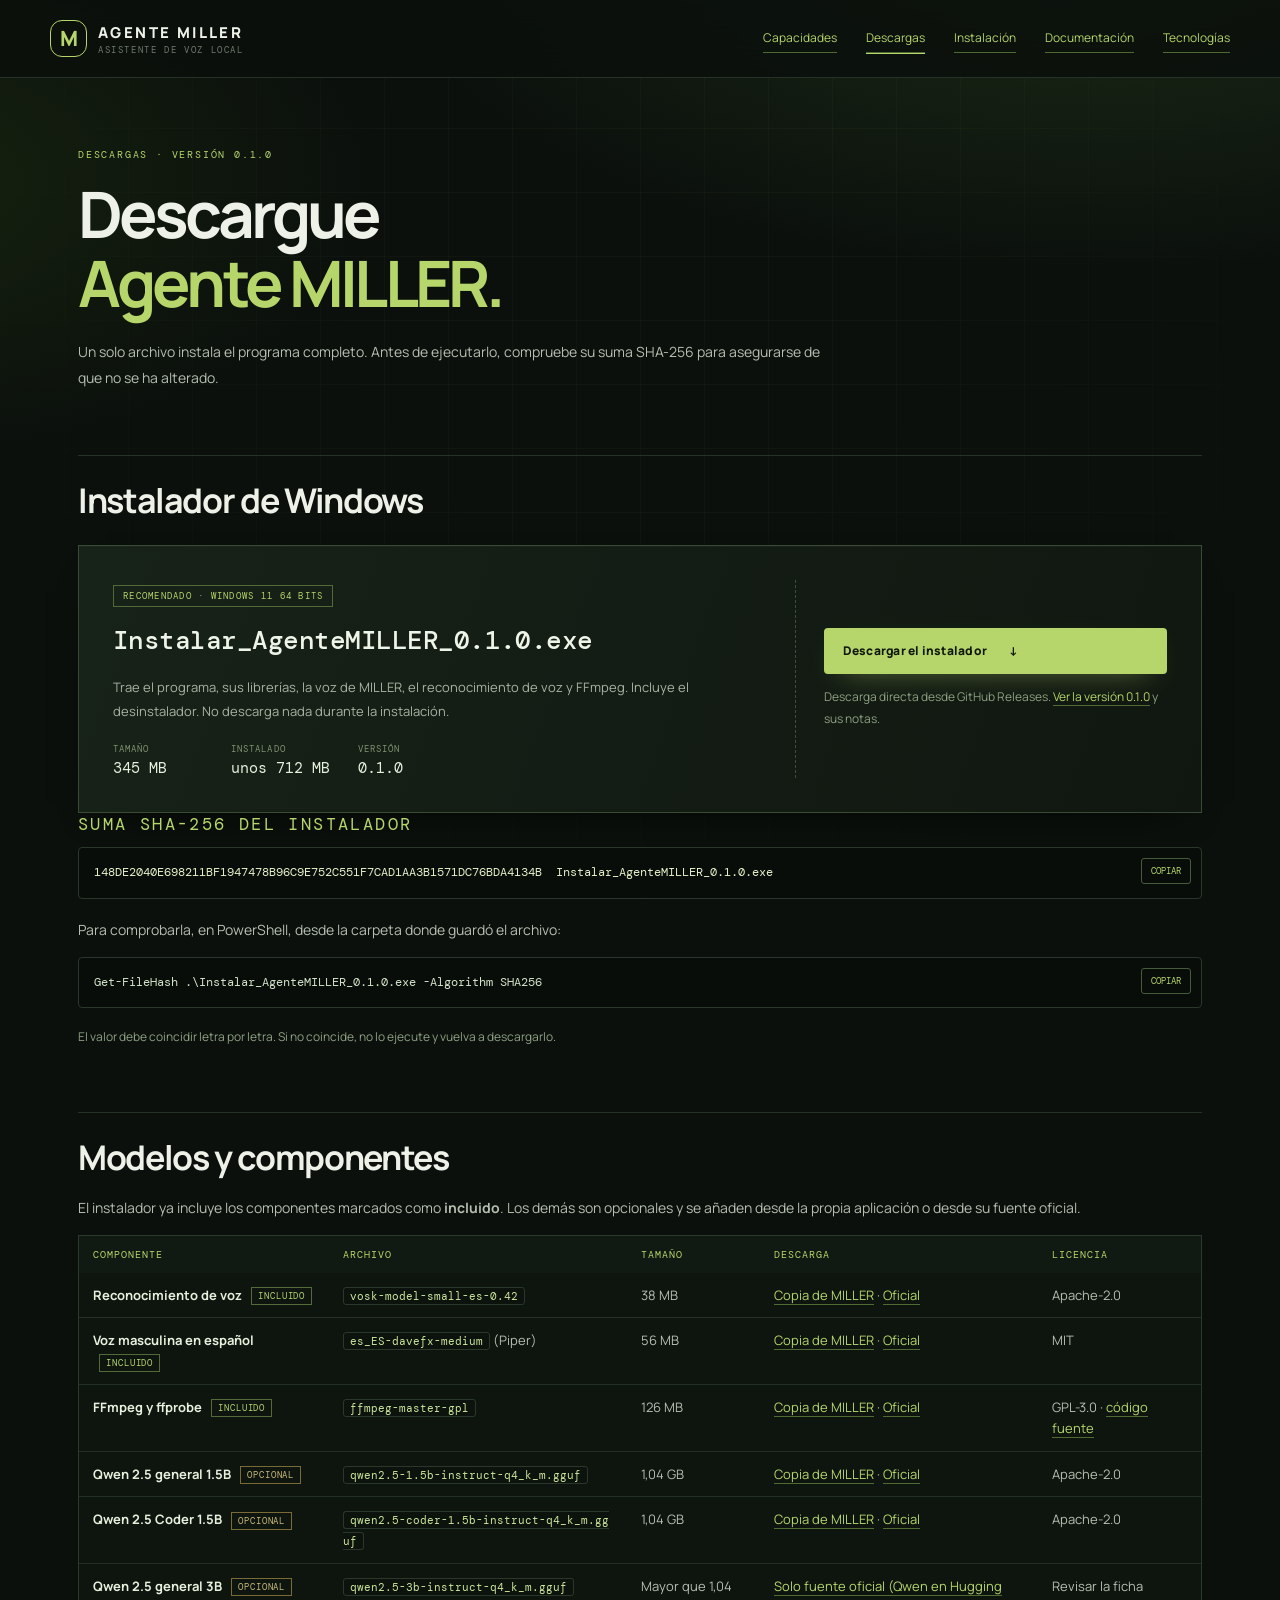
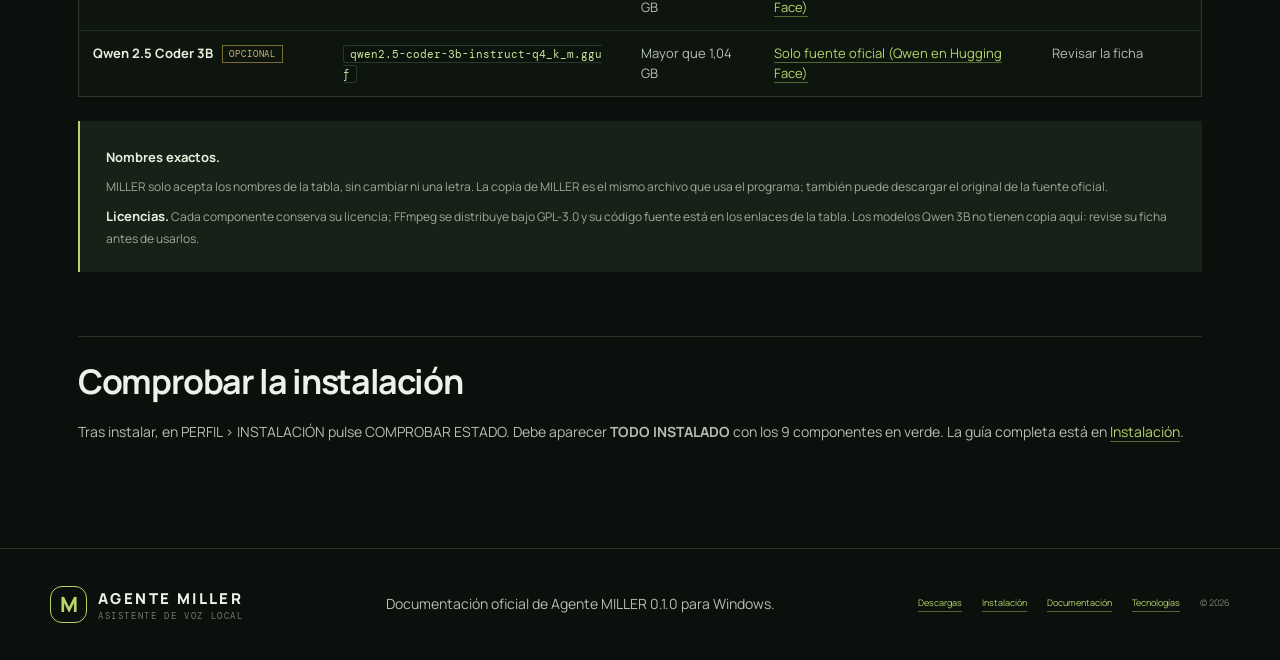
==== commit 13d405d7: "Copias de los modelos con sus licencias y fuentes oficiales" ====
--- a/descargas.html
+++ b/descargas.html
@@ -57,19 +57,21 @@
   <h2 id="modelos">Modelos y componentes</h2>
   <p>El instalador ya incluye los componentes marcados como <b>incluido</b>. Los demás son opcionales y se añaden desde la propia aplicación o desde su fuente oficial.</p>
   <div class="tabla-wrap"><table class="tabla tabla-modelos">
-    <thead><tr><th>Componente</th><th>Archivo o nombre exacto</th><th>Tamaño aprox.</th><th>Dónde está</th><th>Para qué</th></tr></thead>
+    <thead><tr><th>Componente</th><th>Archivo</th><th>Tamaño</th><th>Descarga</th><th>Licencia</th></tr></thead>
     <tbody>
-      <tr><td><b>Reconocimiento de voz</b> <span class="chip">incluido</span></td><td><code>vosk-model-small-es-0.42</code></td><td>40 MB</td><td><a href="https://alphacephei.com/vosk/models">alphacephei.com/vosk/models</a></td><td>Entender las órdenes en español.</td></tr>
-      <tr><td><b>Voz masculina en español</b> <span class="chip">incluido</span></td><td><code>es_ES-davefx-medium</code> (Piper)</td><td>65 MB</td><td><a href="https://github.com/k2-fsa/sherpa-onnx/releases">sherpa-onnx, versión tts-models</a></td><td>La voz de MILLER.</td></tr>
-      <tr><td><b>FFmpeg y ffprobe</b> <span class="chip">incluido</span></td><td><code>ffmpeg-master-latest-win64-gpl</code></td><td>130 MB</td><td><a href="https://github.com/BtbN/FFmpeg-Builds/releases">BtbN/FFmpeg-Builds</a></td><td>Medir, reparar y descargar música.</td></tr>
-      <tr><td><b>Qwen 2.5 general</b> <span class="chip chip-opcional">opcional</span></td><td><code>qwen2.5-1.5b-instruct-q4_k_m.gguf</code> o <code>qwen2.5-3b-instruct-q4_k_m.gguf</code></td><td>Más de 1 GB (1.5B)</td><td><a href="https://huggingface.co/Qwen">Organización Qwen en Hugging Face</a></td><td>Órdenes difíciles y conversación.</td></tr>
-      <tr><td><b>Qwen 2.5 Coder</b> <span class="chip chip-opcional">opcional</span></td><td><code>qwen2.5-coder-1.5b-instruct-q4_k_m.gguf</code> o <code>qwen2.5-coder-3b-instruct-q4_k_m.gguf</code></td><td>Más de 1 GB (1.5B)</td><td><a href="https://huggingface.co/Qwen">Organización Qwen en Hugging Face</a></td><td>Ayuda con archivos de código en DOCUMENTOS.</td></tr>
+      <tr><td><b>Reconocimiento de voz</b> <span class="chip">incluido</span></td><td><code>vosk-model-small-es-0.42</code></td><td>38 MB</td><td><a href="https://github.com/0tizz/webagentem/releases/download/modelos-0.1.0/vosk-model-small-es-0.42.zip">Copia de MILLER</a> · <a href="https://alphacephei.com/vosk/models">Oficial</a></td><td>Apache-2.0</td></tr>
+      <tr><td><b>Voz masculina en español</b> <span class="chip">incluido</span></td><td><code>es_ES-davefx-medium</code> (Piper)</td><td>56 MB</td><td><a href="https://github.com/0tizz/webagentem/releases/download/modelos-0.1.0/piper-es_ES-davefx-medium.zip">Copia de MILLER</a> · <a href="https://huggingface.co/rhasspy/piper-voices">Oficial</a></td><td>MIT</td></tr>
+      <tr><td><b>FFmpeg y ffprobe</b> <span class="chip">incluido</span></td><td><code>ffmpeg-master-gpl</code></td><td>126 MB</td><td><a href="https://github.com/0tizz/webagentem/releases/download/modelos-0.1.0/ffmpeg-master-gpl.zip">Copia de MILLER</a> · <a href="https://github.com/BtbN/FFmpeg-Builds">Oficial</a></td><td>GPL-3.0 · <a href="https://ffmpeg.org/download.html">código fuente</a></td></tr>
+      <tr><td><b>Qwen 2.5 general 1.5B</b> <span class="chip chip-opcional">opcional</span></td><td><code>qwen2.5-1.5b-instruct-q4_k_m.gguf</code></td><td>1,04 GB</td><td><a href="https://github.com/0tizz/webagentem/releases/download/modelos-0.1.0/qwen2.5-1.5b-instruct-q4_k_m.gguf">Copia de MILLER</a> · <a href="https://huggingface.co/Qwen/Qwen2.5-1.5B-Instruct">Oficial</a></td><td>Apache-2.0</td></tr>
+      <tr><td><b>Qwen 2.5 Coder 1.5B</b> <span class="chip chip-opcional">opcional</span></td><td><code>qwen2.5-coder-1.5b-instruct-q4_k_m.gguf</code></td><td>1,04 GB</td><td><a href="https://github.com/0tizz/webagentem/releases/download/modelos-0.1.0/qwen2.5-coder-1.5b-instruct-q4_k_m.gguf">Copia de MILLER</a> · <a href="https://huggingface.co/Qwen/Qwen2.5-Coder-1.5B-Instruct">Oficial</a></td><td>Apache-2.0</td></tr>
+      <tr><td><b>Qwen 2.5 general 3B</b> <span class="chip chip-opcional">opcional</span></td><td><code>qwen2.5-3b-instruct-q4_k_m.gguf</code></td><td>Mayor que 1,04 GB</td><td><a href="https://huggingface.co/Qwen">Solo fuente oficial (Qwen en Hugging Face)</a></td><td>Revisar la ficha</td></tr>
+      <tr><td><b>Qwen 2.5 Coder 3B</b> <span class="chip chip-opcional">opcional</span></td><td><code>qwen2.5-coder-3b-instruct-q4_k_m.gguf</code></td><td>Mayor que 1,04 GB</td><td><a href="https://huggingface.co/Qwen">Solo fuente oficial (Qwen en Hugging Face)</a></td><td>Revisar la ficha</td></tr>
     </tbody>
   </table></div>
   <div class="aviso-callout">
     <b>Nombres exactos.</b>
-    <p>MILLER solo acepta los nombres de la tabla, sin cambiar ni una letra. Busque el archivo en la página oficial, descárguelo y súbalo en PERFIL › COMPLEMENTOS IA. Los tamaños son aproximados y dependen de la versión publicada.</p>
-    <p><b>Licencias.</b> Cada modelo tiene su ficha y sus condiciones de uso; antes de redistribuirlo, revise la ficha oficial. FFmpeg se distribuye bajo GPL.</p>
+    <p>MILLER solo acepta los nombres de la tabla, sin cambiar ni una letra. La copia de MILLER es el mismo archivo que usa el programa; también puede descargar el original de la fuente oficial.</p>
+    <p><b>Licencias.</b> Cada componente conserva su licencia; FFmpeg se distribuye bajo GPL-3.0 y su código fuente está en los enlaces de la tabla. Los modelos Qwen 3B no tienen copia aquí: revise su ficha antes de usarlos.</p>
   </div>
 
   <h2 id="comprobar">Comprobar la instalación</h2>
